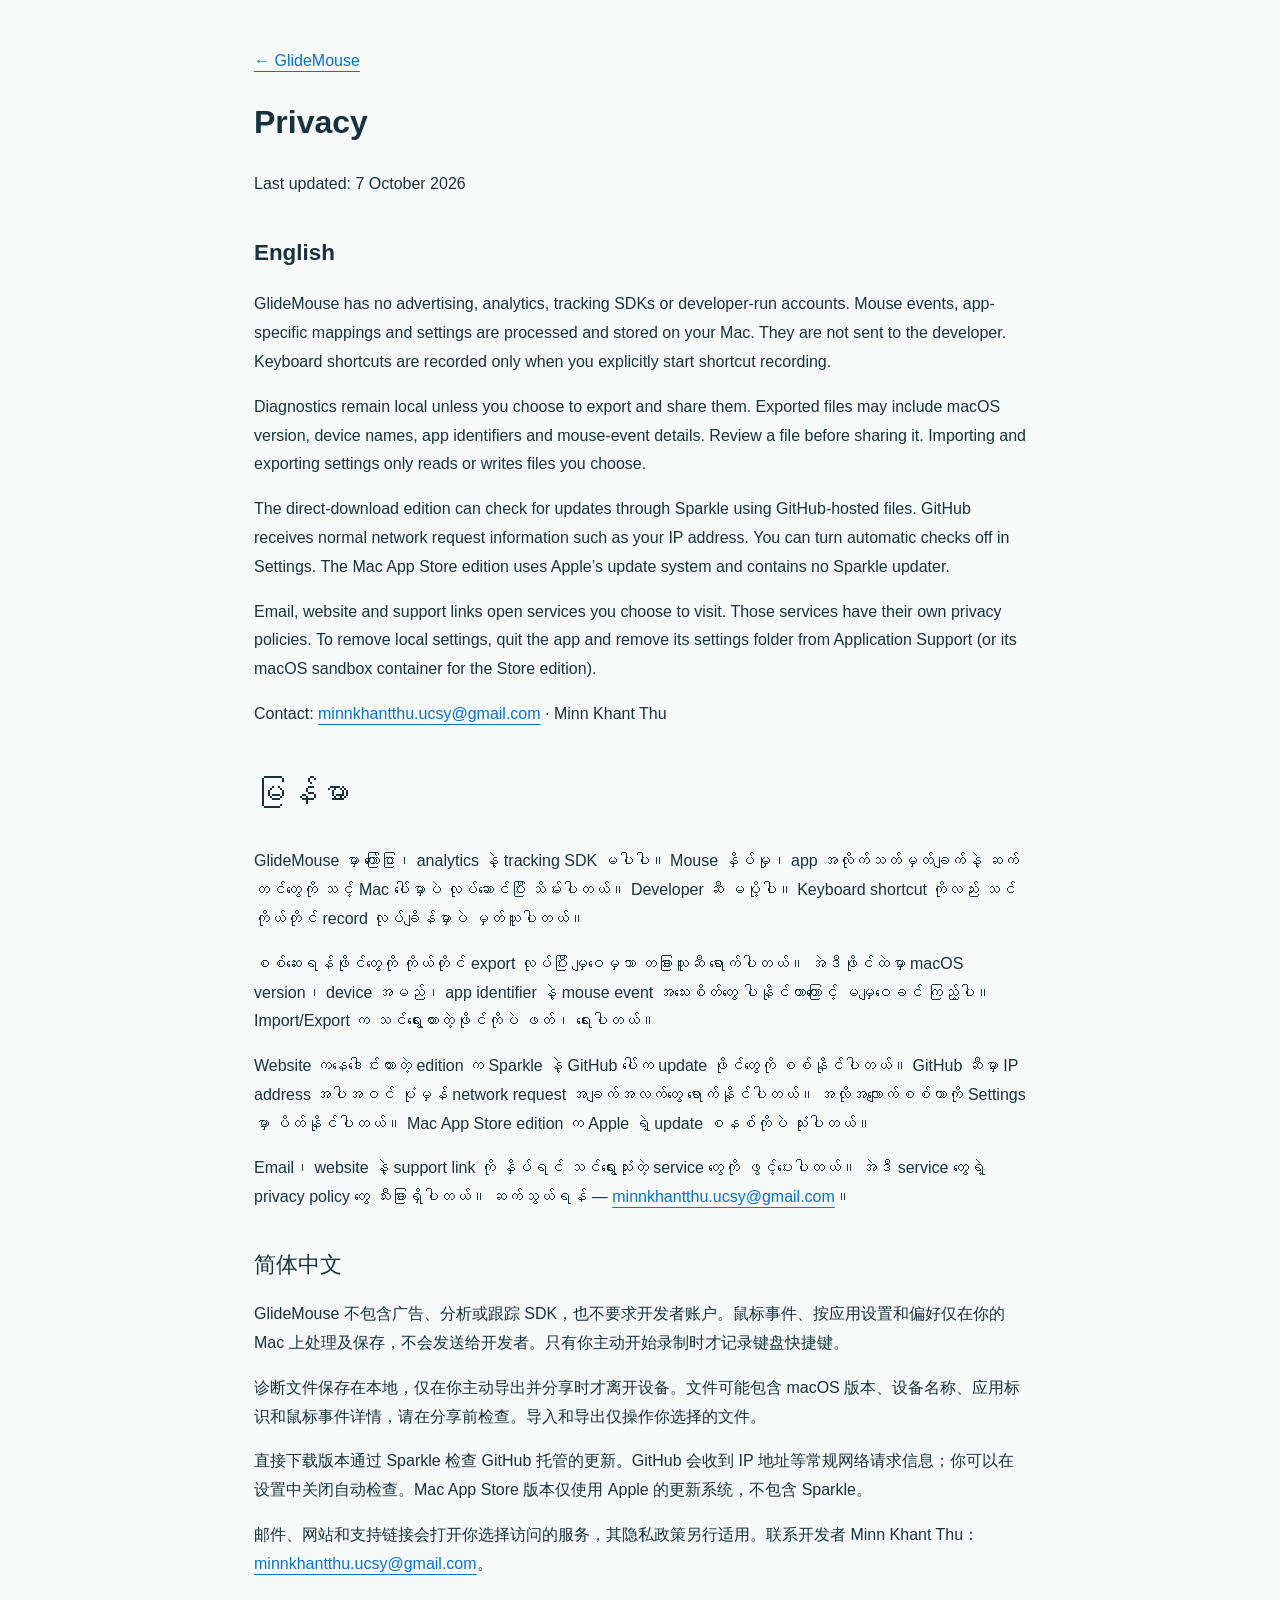
==== privacy.html @ 54eca1c7 "Prepare sandboxed Store edition and publish privacy policy" ====
<!doctype html>
<html lang="en"><head><meta charset="utf-8"><meta name="viewport" content="width=device-width,initial-scale=1"><title>GlideMouse — Privacy</title><link rel="stylesheet" href="Site/landing.css"><style>main{max-width:820px;margin:0 auto;padding:48px 24px}section{margin:36px 0}h2{font-size:1.4rem}p{line-height:1.8}section:lang(my){font-family:'Myanmar Sangam MN',sans-serif;line-height:1.9}</style></head><body><main>
<a href="./">← GlideMouse</a><h1>Privacy</h1><p>Last updated: 7 October 2026</p>
<section><h2>English</h2><p>GlideMouse has no advertising, analytics, tracking SDKs or developer-run accounts. Mouse events, app-specific mappings and settings are processed and stored on your Mac. They are not sent to the developer. Keyboard shortcuts are recorded only when you explicitly start shortcut recording.</p><p>Diagnostics remain local unless you choose to export and share them. Exported files may include macOS version, device names, app identifiers and mouse-event details. Review a file before sharing it. Importing and exporting settings only reads or writes files you choose.</p><p>The direct-download edition can check for updates through Sparkle using GitHub-hosted files. GitHub receives normal network request information such as your IP address. You can turn automatic checks off in Settings. The Mac App Store edition uses Apple’s update system and contains no Sparkle updater.</p><p>Email, website and support links open services you choose to visit. Those services have their own privacy policies. To remove local settings, quit the app and remove its settings folder from Application Support (or its macOS sandbox container for the Store edition).</p><p>Contact: <a href="mailto:minnkhantthu.ucsy@gmail.com">minnkhantthu.ucsy@gmail.com</a> · Minn Khant Thu</p></section>
<section lang="my"><h2>မြန်မာ</h2><p>GlideMouse မှာ ကြော်ငြာ၊ analytics နဲ့ tracking SDK မပါပါ။ Mouse နှိပ်မှု၊ app အလိုက်သတ်မှတ်ချက်နဲ့ ဆက်တင်တွေကို သင့် Mac ပေါ်မှာပဲ လုပ်ဆောင်ပြီး သိမ်းပါတယ်။ Developer ဆီ မပို့ပါ။ Keyboard shortcut ကိုလည်း သင်ကိုယ်တိုင် record လုပ်ချိန်မှာပဲ မှတ်ယူပါတယ်။</p><p>စစ်ဆေးရန်ဖိုင်တွေကို ကိုယ်တိုင် export လုပ်ပြီး မျှဝေမှသာ တခြားသူဆီ ရောက်ပါတယ်။ အဲဒီဖိုင်ထဲမှာ macOS version၊ device အမည်၊ app identifier နဲ့ mouse event အသေးစိတ်တွေ ပါနိုင်တာကြောင့် မမျှဝေခင် ကြည့်ပါ။ Import/Export က သင်ရွေးထားတဲ့ဖိုင်ကိုပဲ ဖတ်၊ ရေးပါတယ်။</p><p>Website ကနေဒေါင်းထားတဲ့ edition က Sparkle နဲ့ GitHub ပေါ်က update ဖိုင်တွေကို စစ်နိုင်ပါတယ်။ GitHub ဆီမှာ IP address အပါအဝင် ပုံမှန် network request အချက်အလက်တွေ ရောက်နိုင်ပါတယ်။ အလိုအလျောက်စစ်တာကို Settings မှာ ပိတ်နိုင်ပါတယ်။ Mac App Store edition က Apple ရဲ့ update စနစ်ကိုပဲ သုံးပါတယ်။</p><p>Email၊ website နဲ့ support link ကို နှိပ်ရင် သင်ရွေးသုံးတဲ့ service တွေကို ဖွင့်ပေးပါတယ်။ အဲဒီ service တွေရဲ့ privacy policy တွေ သီးခြားရှိပါတယ်။ ဆက်သွယ်ရန် — <a href="mailto:minnkhantthu.ucsy@gmail.com">minnkhantthu.ucsy@gmail.com</a>။</p></section>
<section lang="zh-Hans"><h2>简体中文</h2><p>GlideMouse 不包含广告、分析或跟踪 SDK，也不要求开发者账户。鼠标事件、按应用设置和偏好仅在你的 Mac 上处理及保存，不会发送给开发者。只有你主动开始录制时才记录键盘快捷键。</p><p>诊断文件保存在本地，仅在你主动导出并分享时才离开设备。文件可能包含 macOS 版本、设备名称、应用标识和鼠标事件详情，请在分享前检查。导入和导出仅操作你选择的文件。</p><p>直接下载版本通过 Sparkle 检查 GitHub 托管的更新。GitHub 会收到 IP 地址等常规网络请求信息；你可以在设置中关闭自动检查。Mac App Store 版本仅使用 Apple 的更新系统，不包含 Sparkle。</p><p>邮件、网站和支持链接会打开你选择访问的服务，其隐私政策另行适用。联系开发者 Minn Khant Thu：<a href="mailto:minnkhantthu.ucsy@gmail.com">minnkhantthu.ucsy@gmail.com</a>。</p></section>
</main></body></html>
---- Site/landing.css ----
:root{
  --paper:#f7faf9;
  --ink:#17323d;
  --blue:#0672d3;
  --mint:#b6e9d2;
  --slate:#58707b;
  --line:#dce6e6;
  color-scheme:light;
  font-family:'Avenir Next',Avenir,-apple-system,BlinkMacSystemFont,'Segoe UI',sans-serif;
  color:var(--ink);
  background:var(--paper);
  font-synthesis:none
}

*{
  box-sizing:border-box
}
html{
  scroll-behavior:smooth;
  scroll-padding-top:96px
}
body{
  margin:0;
  line-height:1.65
}
body:lang(my){
  font-family:'Myanmar Sangam MN','Noto Sans Myanmar',-apple-system,sans-serif;
  line-height:1.9
}
body:lang(zh-Hans){
  font-family:'PingFang SC','Microsoft YaHei',-apple-system,sans-serif
}
button,a,summary{
  touch-action:manipulation
}
button,summary{
  cursor:pointer
}
button{
  font:inherit
}
a{
  color:var(--blue);
  text-underline-offset:5px
}
a:hover{
  text-decoration-thickness:2px
}
button:focus-visible,a:focus-visible,summary:focus-visible{
  outline:3px solid var(--blue);
  outline-offset:5px
}
.wrap{
  width:min(1280px,calc(100% - 96px));
  margin-inline:auto
}
.skip{
  position:fixed;
  left:20px;
  top:-100px;
  z-index:20;
  padding:12px 20px;
  background:white
}
.skip:focus{
  top:12px
}
.header{
  position:sticky;
  top:0;
  z-index:10;
  background:#f7faf9f2;
  border-bottom:1px solid var(--line);
  backdrop-filter:blur(14px)
}
.nav{
  min-height:80px;
  display:flex;
  align-items:center;
  gap:32px
}
.brand{
  display:inline-flex;
  align-items:center;
  gap:10px;
  color:var(--ink);
  text-decoration:none;
  font-size:19px;
  font-weight:750;
  white-space:nowrap
}
.brand img{
  object-fit:contain
}
.nav-links{
  display:flex;
  gap:26px;
  align-items:center;
  margin-left:auto
}
.nav-links a{
  color:var(--ink);
  text-decoration:none;
  font-size:14px;
  font-weight:600;
  padding:12px 0
}
.nav-links a:hover{
  color:var(--blue)
}
.locale{
  display:flex;
  gap:3px;
  padding:3px;
  border:1px solid var(--line);
  border-radius:10px;
  background:#fff
}
.locale button{
  min-height:44px;
  min-width:44px;
  padding:4px 9px;
  border:0;
  border-radius:7px;
  background:transparent;
  color:var(--slate);
  font-size:12px
}
.locale button[aria-pressed=true]{
  background:var(--ink);
  color:white
}
.hero{
  display:grid;
  grid-template-columns:.83fr 1.17fr;
  align-items:center;
  gap:56px;
  padding-block:76px 72px
}
.hero-copy h1{
  font-size:clamp(42px,4.25vw,65px);
  line-height:1.12;
  letter-spacing:-2.2px;
  font-weight:650;
  margin:0 0 26px;
  max-width:550px
}
.hero-copy .lead{
  font-size:18px;
  line-height:1.8;
  color:var(--slate);
  margin:0 0 30px;
  max-width:500px
}
.actions{
  display:flex;
  gap:12px;
  align-items:center;
  flex-wrap:wrap
}
.button{
  display:inline-flex;
  justify-content:center;
  align-items:center;
  gap:10px;
  min-height:50px;
  padding:12px 21px;
  font-size:15px;
  font-weight:650;
  border-radius:10px;
  border:1px solid transparent;
  text-decoration:none;
  line-height:1.6;
  cursor:pointer
}
.button:hover{
  text-decoration:none
}
.primary{
  background:var(--blue);
  color:white;
  box-shadow:0 3px 0 #086ac1
}
.primary:hover{
  background:#0069c7
}
.secondary{
  background:white;
  border-color:#c7d6dc;
  color:var(--ink)
}
.secondary:hover{
  border-color:var(--blue);
  background:#f0f7ff
}
.play-icon{
  font-size:12px;
  color:var(--blue)
}
.meta{
  font-size:12px;
  color:var(--slate);
  margin:21px 0 7px
}
.release-note{
  font-size:12px;
  color:var(--slate);
  margin:0;
  max-width:490px
}
.hero-visual{
  margin:0;
  min-width:0
}
.product-stage{
  background:var(--mint);
  padding:26px 25px 25px;
  border-radius:25px
}
.window-top{
  height:31px;
  background:#fff;
  display:flex;
  gap:6px;
  align-items:center;
  padding:0 10px;
  border-radius:9px 9px 0 0;
  box-shadow:0 16px 35px #17323d12
}
.window-top span{
  width:7px;
  height:7px;
  border-radius:50%;
  background:#ff6158
}
.window-top span:nth-child(2){
  background:#ffbd2e
}
.window-top span:nth-child(3){
  background:#28ca41
}
.window-top b{
  font-size:10px;
  margin-left:8px;
  font-weight:600;
  color:#65727b
}
.hero-screen{
  display:block;
  width:100%;
  height:auto;
  border-radius:0 0 9px 9px;
  box-shadow:0 15px 30px #17323d16
}
.hero-visual figcaption{
  font-size:11px;
  text-align:center;
  color:var(--slate);
  margin:13px 0 0
}
.benefit-band{
  border-block:1px solid var(--line);
  background:#fff
}
.benefit-row{
  display:flex;
  justify-content:space-between;
  gap:20px;
  padding-block:24px
}
.benefit{
  display:flex;
  align-items:center;
  gap:12px;
  font-size:14px;
  font-weight:600
}
.check{
  color:#28745b;
  font-weight:750
}
.section{
  padding-block:90px;
  border-bottom:1px solid var(--line)
}
.section-copy{
  min-width:0;
  max-width:500px
}
.section h2,.setup h2,.download-section h2{
  font-size:clamp(30px,3.2vw,44px);
  line-height:1.22;
  letter-spacing:-1.15px;
  font-weight:650;
  margin:0 0 22px
}
.section-copy>p{
  font-size:17px;
  color:var(--slate);
  margin:0 0 22px;
  max-width:62ch
}
.section-copy>p.small,.small{
  font-size:13px;
  color:var(--slate);
  line-height:1.8
}
.text-link{
  display:inline-block;
  padding-block:9px;
  font-size:14px;
  font-weight:600
}
.button-feature{
  display:grid;
  grid-template-columns:1fr 1fr;
  gap:88px;
  align-items:center
}
.button-demo{
  background:#edf5fb;
  border:1px solid #dae7ef;
  border-radius:18px;
  padding:25px;
  min-width:0
}
.demo-heading{
  margin:0 0 19px;
  font-size:14px;
  font-weight:650
}
.demo-layout{
  display:grid;
  grid-template-columns:.8fr 1.2fr;
  gap:12px;
  align-items:center
}
.demo-mouse{
  width:100%;
  height:235px;
  object-fit:contain;
  mix-blend-mode:multiply
}
.demo-controls{
  display:grid;
  gap:10px
}
.demo-controls button{
  display:flex;
  align-items:center;
  gap:10px;
  text-align:left;
  min-height:48px;
  padding:10px 13px;
  border:1px solid #cfdae2;
  border-radius:9px;
  background:white;
  color:var(--ink);
  font-size:13px
}
.demo-controls button:hover{
  border-color:var(--blue)
}
.demo-controls button[aria-pressed=true]{
  border-color:var(--blue);
  background:#dceeff
}
.button-number{
  display:grid;
  place-items:center;
  min-width:25px;
  height:25px;
  border-radius:50%;
  background:#ebf0f4;
  font-size:12px;
  font-weight:750
}
.demo-controls button[aria-pressed=true] .button-number{
  background:var(--blue);
  color:white
}
.demo-result{
  display:flex;
  align-items:center;
  gap:15px;
  min-height:100px;
  margin-top:21px;
  padding:17px;
  background:white;
  border-radius:10px;
  border-left:3px solid var(--blue)
}
.result-symbol{
  font-size:32px;
  font-weight:500;
  color:var(--blue);
  min-width:34px;
  text-align:center
}
.demo-result h3{
  font-size:16px;
  margin:0 0 4px
}
.demo-result p{
  font-size:13px;
  color:var(--slate);
  margin:0
}
.demo-hint{
  font-size:11px;
  color:var(--slate);
  margin:16px 0 0;
  line-height:1.75
}
.feature-row{
  display:grid;
  grid-template-columns:1.15fr .85fr;
  align-items:center;
  gap:85px
}
.feature-visual{
  margin:0;
  min-width:0
}
.feature-visual img{
  display:block;
  width:100%;
  height:auto;
  border:1px solid var(--line);
  border-radius:10px;
  box-shadow:0 14px 34px #17323d08
}
.plain-list{
  padding:0;
  margin:25px 0 0;
  list-style:none
}
.plain-list li{
  display:flex;
  gap:13px;
  margin:13px 0;
  font-size:14px;
  color:var(--slate)
}
.plain-list li:before{
  content:'✓';
  color:#28745b
}
.reverse .feature-visual{
  order:2
}
.reverse .section-copy{
  order:1
}
.reverse{
  grid-template-columns:.85fr 1.15fr
}
blockquote{
  border-left:3px solid #8dcbb4;
  margin:26px 0;
  padding:4px 0 4px 18px;
  font-size:15px;
  line-height:1.85
}
.setup{
  background:#e9f4ee;
  padding-block:75px
}
.setup h2{
  max-width:700px
}
.steps{
  display:grid;
  grid-template-columns:repeat(3,1fr);
  gap:54px;
  padding:0;
  margin:40px 0 27px;
  list-style:none;
  counter-reset:steps
}
.steps li{
  min-width:0
}
.step-number{
  display:grid;
  place-items:center;
  border:1px solid #90b9a6;
  border-radius:50%;
  width:32px;
  height:32px;
  font-size:14px;
  color:#337558;
  margin-bottom:18px;
  font-weight:600
}
.steps h3{
  font-size:18px;
  font-weight:650;
  margin:0 0 12px
}
.steps p{
  color:var(--slate);
  font-size:14px;
  margin:0;
  line-height:1.85
}
.setup-foot{
  font-size:13px;
  color:#496d5e;
  max-width:700px;
  margin:0
}
[hidden]{display:none!important}
.intro-heading{max-width:800px;margin:0 auto 32px;text-align:center}
.intro-heading p{font-size:17px;color:var(--slate);margin:0}
.intro-player{position:relative;background:#f7faf9;border:1px solid var(--line);border-radius:18px;overflow:hidden;box-shadow:0 18px 42px #17323d0a}
.intro-player video{display:block;width:100%;height:auto;aspect-ratio:16/9}
.intro-player video:focus-visible{outline:3px solid var(--blue);outline-offset:-5px}
.intro-play{display:inline-flex;align-items:center;justify-content:center;gap:11px;min-height:48px;padding:12px 23px;border:1px solid #0672d3;border-radius:11px;background:var(--blue);color:white;font-size:15px;font-weight:600;white-space:nowrap}
.intro-play:hover{background:#0069c7}
.intro-play-icon{font-size:12px}
.intro-foot{display:flex;align-items:center;justify-content:space-between;gap:12px;margin-top:15px}
.intro-foot p{color:var(--slate);font-size:12px;margin:0}
.download-section{
  background:#fff;
  padding-block:85px
}
.download-layout{
  display:grid;
  grid-template-columns:1fr;
  align-items:start;
  gap:120px
}
.download-layout>div>p{
  max-width:500px;
  color:var(--slate);
  font-size:16px;
  margin:0 0 25px
}
.download-layout>div>p.meta{
  font-size:12px;
  margin:20px 0 4px
}
.faq{
  display:grid;
  grid-template-columns:.8fr 1.2fr;
  gap:90px
}
.faq h2{
  max-width:380px
}
.faq-list details{
  border-bottom:1px solid var(--line)
}
.faq-list details:first-child{
  border-top:1px solid var(--line)
}
summary{
  list-style:none;
  display:flex;
  align-items:center;
  justify-content:space-between;
  gap:20px;
  padding:20px 0;
  font-weight:600;
  font-size:15px
}
summary::-webkit-details-marker{
  display:none
}
.expand-icon{
  font-size:24px;
  font-weight:400;
  color:var(--slate);
  min-width:24px;
  text-align:center
}
details[open] .expand-icon{
  transform:rotate(45deg)
}
details>p{
  font-size:14px;
  color:var(--slate);
  line-height:1.9;
  margin:0 35px 24px 0
}
.footer{
  padding-block:55px;
  background:#fff
}
.footer-layout{
  display:flex;
  justify-content:space-between;
  gap:65px
}
.footer p{
  font-size:13px;
  max-width:510px;
  color:var(--slate);
  margin:0 0 17px
}
.footer .developer-credit{
  margin:20px 0 17px;
  font-weight:400
}
.footer-links{
  display:flex;
  flex-wrap:wrap;
  gap:23px
}
.footer a:not(.brand){
  font-size:13px
}
.footer-meta{
  padding-top:52px;
  max-width:360px
}

:lang(my) .hero-copy h1{
  font-size:clamp(34px,3.25vw,49px);
  line-height:1.65;
  letter-spacing:0;
  font-weight:650
}
:lang(my) .hero-copy .lead{
  font-size:16px;
  line-height:2
}
:lang(my) h2{
  font-size:clamp(27px,2.5vw,35px);
  line-height:1.75;
  letter-spacing:0
}
:lang(my) .section-copy>p{
  font-size:15px;
  line-height:2
}
:lang(my) .section-copy>p.small{
  font-size:13px
}
:lang(my) .nav{
  gap:22px
}
:lang(my) .nav-links{
  gap:19px
}
:lang(my) .nav-links a{
  font-size:13px
}
:lang(my) .steps h3{
  font-size:17px
}
:lang(my) .button{
  font-size:14px
}
:lang(zh-Hans) .hero-copy h1{
  line-height:1.4;
  letter-spacing:-1px
}
:lang(zh-Hans) h2{
  line-height:1.5
}

@media(min-width:1500px){
  .hero{
  padding-block:100px
}
.section{
  padding-block:105px
}

}

@media(max-width:1100px){
  .wrap{
  width:calc(100% - 64px)
}
.hero{
  gap:32px;
  padding-block:60px
}
.hero-copy h1{
  font-size:46px
}
.product-stage{
  padding:18px
}
.button-feature,.feature-row{
  gap:40px
}
.download-layout{
  gap:65px
}
.faq{
  gap:50px
}
.steps{
  gap:30px
}
.hero-copy .lead{
  font-size:16px
}
:lang(my) .hero-copy h1{
  font-size:36px
}
:lang(my) .hero-copy .lead{
  font-size:15px
}

}

@media(max-width:850px){
  .wrap{
  width:calc(100% - 44px)
}
.nav{
  gap:14px;
  min-height:72px
}
.nav-links{
  gap:16px
}
.nav-links a{
  font-size:13px
}
.locale button{
  padding:4px 7px;
  min-width:36px
}
.brand{
  font-size:17px
}
.hero{
  grid-template-columns:1fr;
  gap:36px;
  padding-block:44px 40px
}
.hero-copy{
  max-width:620px
}
.hero-copy h1{
  font-size:53px;
  max-width:600px
}
.hero-copy .lead{
  max-width:560px
}
.hero-visual{
  max-width:700px;
  width:100%;
  justify-self:center
}
.benefit-row{
  flex-wrap:wrap;
  gap:14px
}
.benefit{
  font-size:12px
}
.section{
  padding-block:65px
}
.button-feature{
  grid-template-columns:1fr;
  gap:30px
}
.section-copy{
  max-width:600px
}
.button-demo{
  max-width:600px;
  width:100%
}
.feature-row,.reverse{
  grid-template-columns:1fr;
  gap:32px
}
.feature-row .section-copy{
  order:1
}
.feature-row .feature-visual{
  order:2;
  max-width:700px;
  width:100%
}
.guide-preview{
  max-width:630px
}
.download-layout{
  grid-template-columns:1fr;
  gap:30px
}
.faq{
  grid-template-columns:1fr;
  gap:22px
}
.faq h2{
  max-width:100%
}
:lang(my) .hero-copy h1{
  font-size:41px;
  max-width:650px
}
:lang(my) .nav{
  gap:14px
}
:lang(my) .nav-links{
  gap:14px
}
:lang(my) .nav-links a{
  font-size:12px
}
.footer-layout{
  flex-direction:column;
  gap:20px
}
.footer-meta{
  padding-top:0;
  max-width:100%
}
.setup{
  padding-block:60px
}
.steps{
  gap:24px
}
.download-section{
  padding-block:60px
}

}

@media(max-width:600px){
  html{
  scroll-padding-top:130px
}
.wrap{
  width:calc(100% - 36px)
}
.nav{
  flex-wrap:wrap;
  padding-block:10px;
  gap:7px 12px
}
.brand{
  font-size:16px
}
.brand img{
  width:31px;
  height:31px
}
.locale{
  margin-left:auto;
  order:2
}
.nav-links{
  order:3;
  flex-basis:100%;
  margin-left:0;
  justify-content:space-between;
  gap:15px
}
.nav-links a{
  padding:6px 0;
  min-height:44px;
  display:flex;
  align-items:center
}
.hero{
  padding-top:34px
}
.hero-copy h1{
  font-size:42px;
  line-height:1.18;
  letter-spacing:-1.6px
}
.hero-copy .lead{
  font-size:15px
}
.button{
  min-height:48px;
  font-size:14px;
  padding:11px 17px
}
.hero .actions{
  gap:10px
}
.hero .actions .button{
  flex:1 1 auto
}
.meta,.release-note{
  font-size:11px
}
.product-stage{
  padding:12px;
  border-radius:17px
}
.hero-visual figcaption{
  font-size:10px
}
.benefit-row{
  flex-direction:column;
  padding-block:20px;
  gap:12px
}
.benefit{
  font-size:13px
}
.section{
  padding-block:46px
}
.section h2,.setup h2,.download-section h2{
  font-size:31px;
  letter-spacing:-.8px
}
.section-copy>p{
  font-size:15px
}
.button-demo{
  padding:17px
}
.demo-layout{
  grid-template-columns:.65fr 1.35fr;
  gap:8px
}
.demo-mouse{
  height:180px
}
.demo-controls button{
  font-size:12px;
  padding:9px;
  gap:8px;
  min-height:48px
}
.button-number{
  min-width:22px;
  height:22px
}
.demo-hint{
  font-size:11px
}
.demo-result{
  padding:13px;
  gap:10px;
  min-height:110px
}
.demo-result p{
  font-size:12px
}
.demo-result h3{
  font-size:15px
}
.steps{
  grid-template-columns:1fr;
  gap:27px;
  margin-top:30px
}
.steps li{
  position:relative;
  padding-left:49px
}
.step-number{
  position:absolute;
  left:0;
  top:2px
}
.steps h3{
  font-size:18px;
  margin-bottom:8px
}
.steps p{
  font-size:14px
}
.setup,.download-section{
  padding-block:46px
}
.faq-list summary{
  font-size:14px;
  padding-block:18px
}
details>p{
  font-size:13px;
  margin-right:10px
}
.footer{
  padding-block:35px
}
.footer-links{
  gap:18px
}
.footer p{
  font-size:12px
}
:lang(my) .hero-copy h1{
  font-size:34px;
  line-height:1.65;
  letter-spacing:0
}
:lang(my) .hero-copy .lead{
  font-size:14px;
  line-height:2
}
:lang(my) h2{
  font-size:27px;
  line-height:1.75;
  letter-spacing:0
}
:lang(my) .section-copy>p{
  font-size:14px
}
:lang(my) .demo-controls button{
  font-size:11px;
  line-height:1.9
}
:lang(my) .benefit{
  font-size:12px
}
:lang(my) .steps p{
  font-size:13px
}
:lang(zh-Hans) .hero-copy h1{
  font-size:39px;
  line-height:1.45;
  letter-spacing:0
}

}

@media(prefers-reduced-motion:reduce){
  html{
  scroll-behavior:auto
}

}


.keep-word{
  white-space:nowrap
}


@media(max-width:600px){
.intro-heading{text-align:left;margin-bottom:22px}
.intro-heading p{font-size:14px}
.intro-player{border-radius:12px}
.intro-play{font-size:13px;padding:10px 18px;min-height:48px}
.intro-foot{align-items:flex-start;flex-direction:column;gap:2px}
:lang(my) .intro-play{font-size:11px}
}
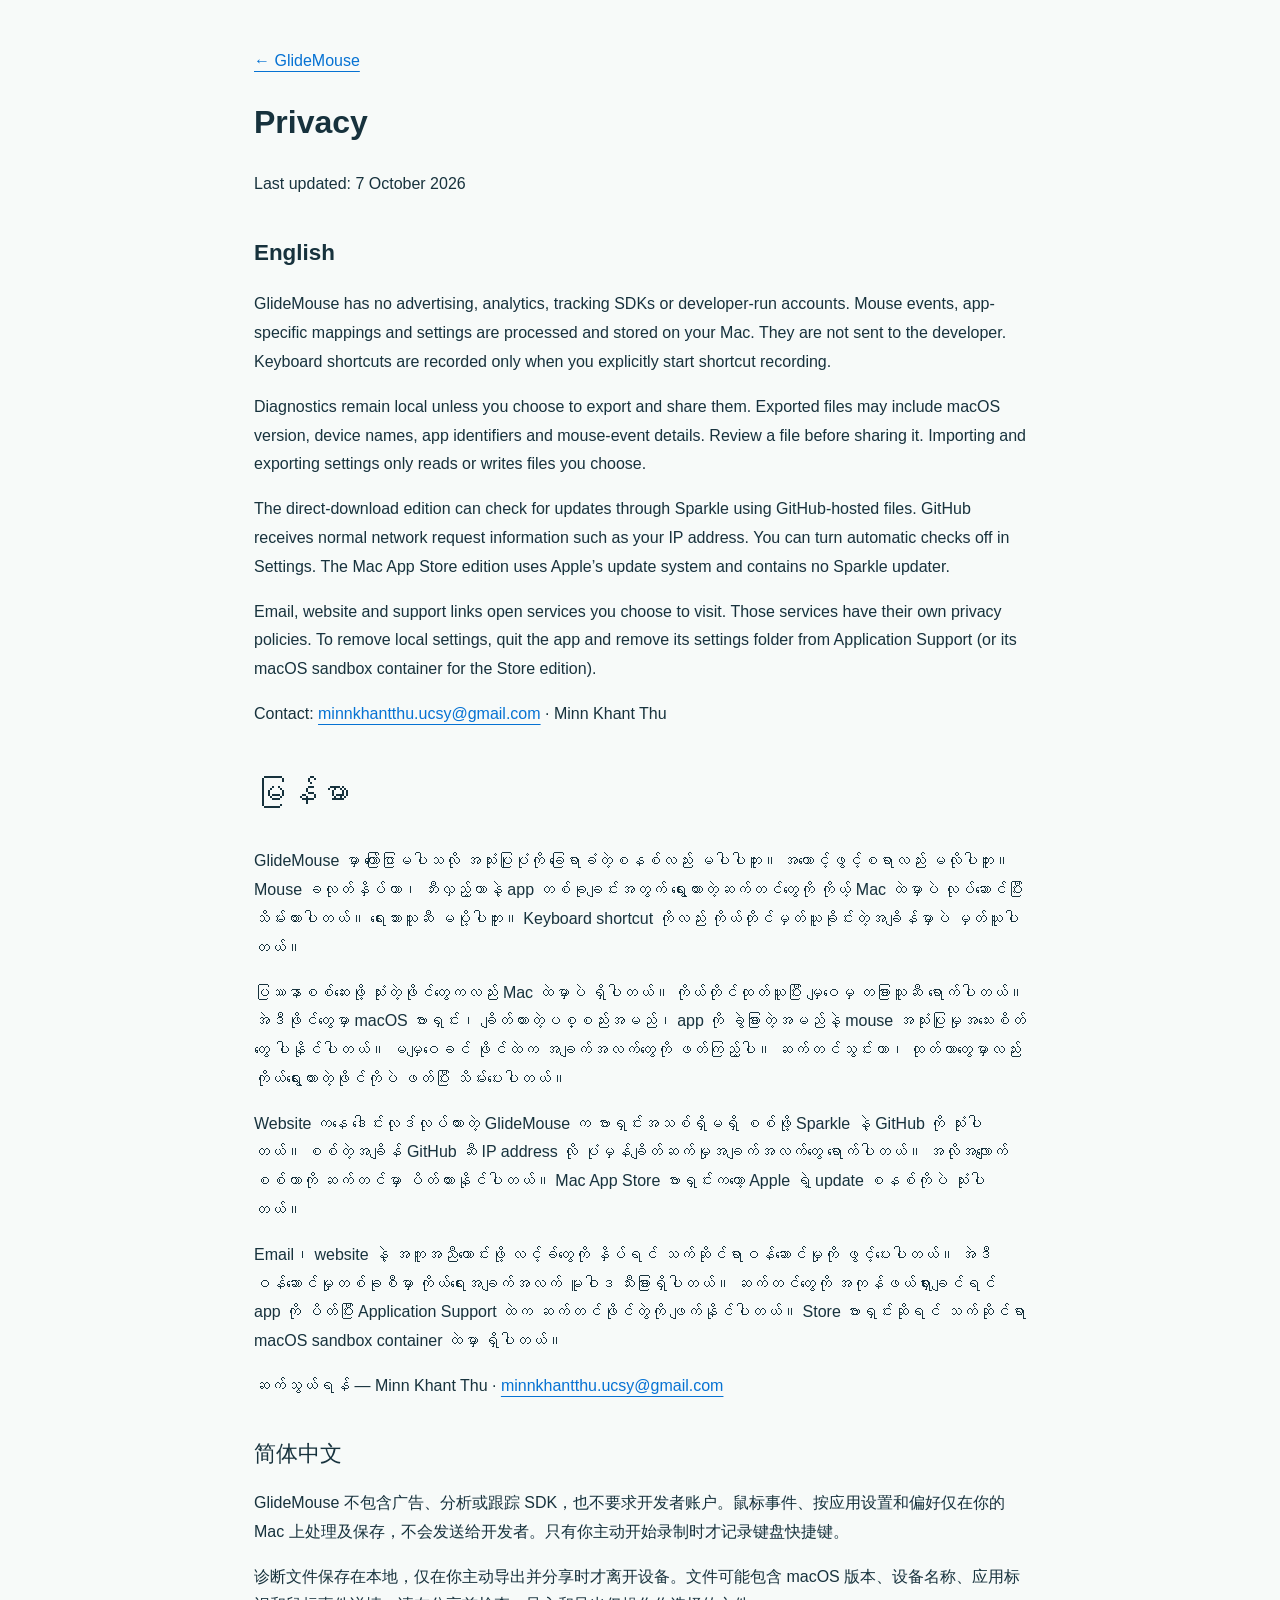
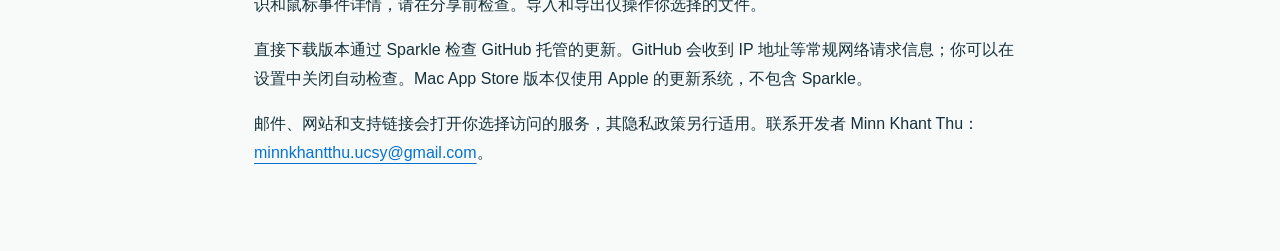
==== commit b3f67703: "Rewrite Myanmar website copy in plain natural language" ====
--- a/privacy.html
+++ b/privacy.html
@@ -2,6 +2,11 @@
 <html lang="en"><head><meta charset="utf-8"><meta name="viewport" content="width=device-width,initial-scale=1"><title>GlideMouse — Privacy</title><link rel="stylesheet" href="Site/landing.css"><style>main{max-width:820px;margin:0 auto;padding:48px 24px}section{margin:36px 0}h2{font-size:1.4rem}p{line-height:1.8}section:lang(my){font-family:'Myanmar Sangam MN',sans-serif;line-height:1.9}</style></head><body><main>
 <a href="./">← GlideMouse</a><h1>Privacy</h1><p>Last updated: 7 October 2026</p>
 <section><h2>English</h2><p>GlideMouse has no advertising, analytics, tracking SDKs or developer-run accounts. Mouse events, app-specific mappings and settings are processed and stored on your Mac. They are not sent to the developer. Keyboard shortcuts are recorded only when you explicitly start shortcut recording.</p><p>Diagnostics remain local unless you choose to export and share them. Exported files may include macOS version, device names, app identifiers and mouse-event details. Review a file before sharing it. Importing and exporting settings only reads or writes files you choose.</p><p>The direct-download edition can check for updates through Sparkle using GitHub-hosted files. GitHub receives normal network request information such as your IP address. You can turn automatic checks off in Settings. The Mac App Store edition uses Apple’s update system and contains no Sparkle updater.</p><p>Email, website and support links open services you choose to visit. Those services have their own privacy policies. To remove local settings, quit the app and remove its settings folder from Application Support (or its macOS sandbox container for the Store edition).</p><p>Contact: <a href="mailto:minnkhantthu.ucsy@gmail.com">minnkhantthu.ucsy@gmail.com</a> · Minn Khant Thu</p></section>
-<section lang="my"><h2>မြန်မာ</h2><p>GlideMouse မှာ ကြော်ငြာ၊ analytics နဲ့ tracking SDK မပါပါ။ Mouse နှိပ်မှု၊ app အလိုက်သတ်မှတ်ချက်နဲ့ ဆက်တင်တွေကို သင့် Mac ပေါ်မှာပဲ လုပ်ဆောင်ပြီး သိမ်းပါတယ်။ Developer ဆီ မပို့ပါ။ Keyboard shortcut ကိုလည်း သင်ကိုယ်တိုင် record လုပ်ချိန်မှာပဲ မှတ်ယူပါတယ်။</p><p>စစ်ဆေးရန်ဖိုင်တွေကို ကိုယ်တိုင် export လုပ်ပြီး မျှဝေမှသာ တခြားသူဆီ ရောက်ပါတယ်။ အဲဒီဖိုင်ထဲမှာ macOS version၊ device အမည်၊ app identifier နဲ့ mouse event အသေးစိတ်တွေ ပါနိုင်တာကြောင့် မမျှဝေခင် ကြည့်ပါ။ Import/Export က သင်ရွေးထားတဲ့ဖိုင်ကိုပဲ ဖတ်၊ ရေးပါတယ်။</p><p>Website ကနေဒေါင်းထားတဲ့ edition က Sparkle နဲ့ GitHub ပေါ်က update ဖိုင်တွေကို စစ်နိုင်ပါတယ်။ GitHub ဆီမှာ IP address အပါအဝင် ပုံမှန် network request အချက်အလက်တွေ ရောက်နိုင်ပါတယ်။ အလိုအလျောက်စစ်တာကို Settings မှာ ပိတ်နိုင်ပါတယ်။ Mac App Store edition က Apple ရဲ့ update စနစ်ကိုပဲ သုံးပါတယ်။</p><p>Email၊ website နဲ့ support link ကို နှိပ်ရင် သင်ရွေးသုံးတဲ့ service တွေကို ဖွင့်ပေးပါတယ်။ အဲဒီ service တွေရဲ့ privacy policy တွေ သီးခြားရှိပါတယ်။ ဆက်သွယ်ရန် — <a href="mailto:minnkhantthu.ucsy@gmail.com">minnkhantthu.ucsy@gmail.com</a>။</p></section>
+<section lang="my"><h2>မြန်မာ</h2>
+<p>GlideMouse မှာ ကြော်ငြာမပါသလို အသုံးပြုပုံကို ခြေရာခံတဲ့စနစ်လည်း မပါပါဘူး။ အကောင့်ဖွင့်စရာလည်း မလိုပါဘူး။ Mouse ခလုတ်နှိပ်တာ၊ ဘီးလှည့်တာနဲ့ app တစ်ခုချင်းအတွက် ရွေးထားတဲ့ဆက်တင်တွေကို ကိုယ့် Mac ထဲမှာပဲ လုပ်ဆောင်ပြီး သိမ်းထားပါတယ်။ ရေးသားသူဆီ မပို့ပါဘူး။ Keyboard shortcut ကိုလည်း ကိုယ်တိုင်မှတ်ယူခိုင်းတဲ့အချိန်မှာပဲ မှတ်ယူပါတယ်။</p>
+<p>ပြဿနာစစ်ဆေးဖို့ သုံးတဲ့ဖိုင်တွေကလည်း Mac ထဲမှာပဲ ရှိပါတယ်။ ကိုယ်တိုင်ထုတ်ယူပြီး မျှဝေမှ တခြားသူဆီ ရောက်ပါတယ်။ အဲဒီဖိုင်တွေမှာ macOS ဗားရှင်း၊ ချိတ်ထားတဲ့ပစ္စည်းအမည်၊ app ကို ခွဲခြားတဲ့အမည်နဲ့ mouse အသုံးပြုမှုအသေးစိတ်တွေ ပါနိုင်ပါတယ်။ မမျှဝေခင် ဖိုင်ထဲက အချက်အလက်တွေကို ဖတ်ကြည့်ပါ။ ဆက်တင်သွင်းတာ၊ ထုတ်တာတွေမှာလည်း ကိုယ်ရွေးထားတဲ့ဖိုင်ကိုပဲ ဖတ်ပြီး သိမ်းပေးပါတယ်။</p>
+<p>Website ကနေ ဒေါင်းလုဒ်လုပ်ထားတဲ့ GlideMouse က ဗားရှင်းအသစ်ရှိမရှိ စစ်ဖို့ Sparkle နဲ့ GitHub ကို သုံးပါတယ်။ စစ်တဲ့အချိန် GitHub ဆီ IP address လို ပုံမှန်ချိတ်ဆက်မှုအချက်အလက်တွေ ရောက်ပါတယ်။ အလိုအလျောက်စစ်တာကို ဆက်တင်မှာ ပိတ်ထားနိုင်ပါတယ်။ Mac App Store ဗားရှင်းကတော့ Apple ရဲ့ update စနစ်ကိုပဲ သုံးပါတယ်။</p>
+<p>Email၊ website နဲ့ အကူအညီတောင်းဖို့ လင့်ခ်တွေကို နှိပ်ရင် သက်ဆိုင်ရာဝန်ဆောင်မှုကို ဖွင့်ပေးပါတယ်။ အဲဒီဝန်ဆောင်မှုတစ်ခုစီမှာ ကိုယ်ရေးအချက်အလက် မူဝါဒ သီးခြားရှိပါတယ်။ ဆက်တင်တွေကို အကုန်ဖယ်ရှားချင်ရင် app ကို ပိတ်ပြီး Application Support ထဲက ဆက်တင်ဖိုင်တွဲကို ဖျက်နိုင်ပါတယ်။ Store ဗားရှင်းဆိုရင် သက်ဆိုင်ရာ macOS sandbox container ထဲမှာ ရှိပါတယ်။</p>
+<p>ဆက်သွယ်ရန် — Minn Khant Thu · <a href="mailto:minnkhantthu.ucsy@gmail.com">minnkhantthu.ucsy@gmail.com</a></p></section>
 <section lang="zh-Hans"><h2>简体中文</h2><p>GlideMouse 不包含广告、分析或跟踪 SDK，也不要求开发者账户。鼠标事件、按应用设置和偏好仅在你的 Mac 上处理及保存，不会发送给开发者。只有你主动开始录制时才记录键盘快捷键。</p><p>诊断文件保存在本地，仅在你主动导出并分享时才离开设备。文件可能包含 macOS 版本、设备名称、应用标识和鼠标事件详情，请在分享前检查。导入和导出仅操作你选择的文件。</p><p>直接下载版本通过 Sparkle 检查 GitHub 托管的更新。GitHub 会收到 IP 地址等常规网络请求信息；你可以在设置中关闭自动检查。Mac App Store 版本仅使用 Apple 的更新系统，不包含 Sparkle。</p><p>邮件、网站和支持链接会打开你选择访问的服务，其隐私政策另行适用。联系开发者 Minn Khant Thu：<a href="mailto:minnkhantthu.ucsy@gmail.com">minnkhantthu.ucsy@gmail.com</a>。</p></section>
 </main></body></html>
--- a/Site/landing.css
+++ b/Site/landing.css
@@ -516,11 +516,6 @@
 .intro-player{position:relative;background:#f7faf9;border:1px solid var(--line);border-radius:18px;overflow:hidden;box-shadow:0 18px 42px #17323d0a}
 .intro-player video{display:block;width:100%;height:auto;aspect-ratio:16/9}
 .intro-player video:focus-visible{outline:3px solid var(--blue);outline-offset:-5px}
-.intro-play{display:inline-flex;align-items:center;justify-content:center;gap:11px;min-height:48px;padding:12px 23px;border:1px solid #0672d3;border-radius:11px;background:var(--blue);color:white;font-size:15px;font-weight:600;white-space:nowrap}
-.intro-play:hover{background:#0069c7}
-.intro-play-icon{font-size:12px}
-.intro-foot{display:flex;align-items:center;justify-content:space-between;gap:12px;margin-top:15px}
-.intro-foot p{color:var(--slate);font-size:12px;margin:0}
 .download-section{
   background:#fff;
   padding-block:85px
@@ -1034,16 +1029,10 @@
 }
 
 
-.keep-word{
-  white-space:nowrap
-}
 
 
 @media(max-width:600px){
 .intro-heading{text-align:left;margin-bottom:22px}
 .intro-heading p{font-size:14px}
 .intro-player{border-radius:12px}
-.intro-play{font-size:13px;padding:10px 18px;min-height:48px}
-.intro-foot{align-items:flex-start;flex-direction:column;gap:2px}
-:lang(my) .intro-play{font-size:11px}
-}
+}
